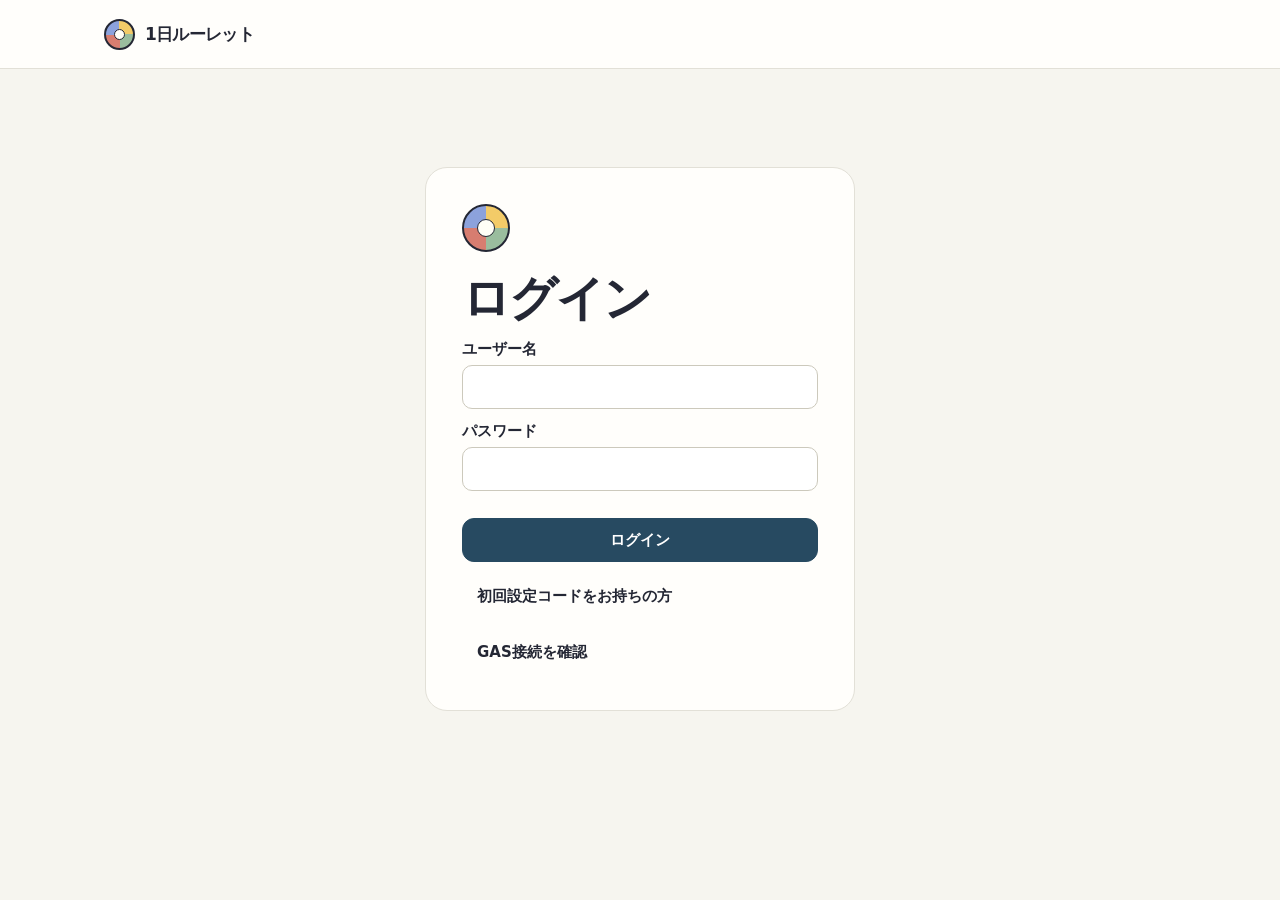
==== index.html @ c6b695a9 "Integrate secret missions behind server capability gate" ====
<!doctype html>
<html lang="ja">
<head>
  <meta charset="utf-8">
  <meta name="viewport" content="width=device-width, initial-scale=1, viewport-fit=cover">
  <meta name="theme-color" content="#f6f5ef">
  <meta name="referrer" content="no-referrer">
  <meta http-equiv="Content-Security-Policy" content="default-src 'self'; script-src 'self'; style-src 'self' 'unsafe-inline'; img-src 'self' data: blob:; media-src 'self' blob:; connect-src 'self' https://script.google.com https://*.googleusercontent.com; object-src 'none'; base-uri 'none'; form-action 'none'">
  <title>1日ルーレット</title>
  <link rel="stylesheet" href="./style.css?v=20261120-mission1">
  <script src="./config.js" defer></script>
  <script type="module" src="./app.js?v=20261120-mission1"></script>
</head>
<body>
  <header class="site-header">
    <div class="topbar">
      <button id="brand" type="button" class="brand"><span class="brand-wheel" aria-hidden="true"></span><span>1日ルーレット</span></button>
      <div id="top-actions" class="top-actions"></div>
    </div>
  </header>
  <main id="main" aria-busy="true"><div class="panel loading">接続を確認しています…</div></main>
  <div id="notice" role="status" aria-live="polite"></div>
  <dialog id="modal" aria-labelledby="modal-title"><div id="modal-body"></div></dialog>
</body>
</html>
---- style.css ----
:root{color-scheme:light;--ink:#242734;--soft:#555b67;--paper:#f6f5ef;--white:#fffefb;--line:#e2e0d7;--blue:#274a61;--green:#e3eddf;--yellow:#f4ca67;--mixed:#f5eedb;--radius:22px;font-family:system-ui,-apple-system,BlinkMacSystemFont,"Noto Sans JP","Meiryo",sans-serif}
.info-help{position:relative;display:inline-flex;vertical-align:middle}.info-mark{border:0;background:transparent;color:var(--blue);padding:2px 7px;font-size:20px;cursor:help}.info-tooltip{position:absolute;left:0;bottom:calc(100% + 8px);width:min(310px,70vw);padding:13px 15px;border:1px solid var(--line);border-radius:13px;background:var(--white);box-shadow:0 6px 22px #24273422;font-size:13px;font-weight:400;line-height:1.7;white-space:pre-line;z-index:8;visibility:hidden;opacity:0;pointer-events:none}.info-help:hover .info-tooltip,.info-help:focus-within .info-tooltip{visibility:visible;opacity:1}.meeting-panel{margin-bottom:18px;background:#f5eedb}.meeting-result{font-size:1.25rem;white-space:pre-wrap;overflow-wrap:anywhere}.arrival-list{list-style:none;padding:0;display:flex;gap:8px;flex-wrap:wrap}.arrival-list li{padding:7px 11px;border-radius:999px;background:#fffefb;border:1px solid var(--line)}.arrival-list .arrived{background:#e3eddf}.meeting-wheel{max-width:390px;margin:10px auto;position:relative}.first-plan-note{border:1px solid var(--line);border-radius:14px;padding:14px;background:#f5eedb}
*{box-sizing:border-box}
body{margin:0;background:var(--paper);color:var(--ink);font-size:15px}
button,input,select,textarea{font:inherit;color:inherit}
button,summary{cursor:pointer}
button:disabled{cursor:default;opacity:.48}
button:focus-visible,a:focus-visible,input:focus-visible,textarea:focus-visible,select:focus-visible,[contenteditable]:focus-visible,summary:focus-visible{outline:3px solid #a36b20;outline-offset:3px}
a{color:#224f70;overflow-wrap:anywhere}
h1,h2,h3,p{margin:0}
h1,h2,h3{line-height:1.25;overflow-wrap:anywhere}
h1{font-size:clamp(28px,5vw,48px);letter-spacing:-.045em}
h2{font-size:clamp(21px,2.8vw,28px);letter-spacing:-.025em}
h3{font-size:17px}
p,li{line-height:1.62}
small,.muted{font-size:13px;color:var(--soft)}
strong{overflow-wrap:anywhere}
.site-header{background:var(--white);border-bottom:1px solid var(--line)}
.topbar{max-width:1120px;margin:auto;min-height:68px;padding:8px 24px;display:flex;align-items:center;justify-content:space-between;gap:12px}
.brand,.quiet,.icon-btn{background:transparent;border:0}
.brand{display:flex;align-items:center;gap:10px;font-size:17px;font-weight:850;letter-spacing:-.04em;padding:0;min-height:44px}
.brand-wheel{width:31px;height:31px;flex:none;border-radius:50%;border:2px solid var(--ink);background:conic-gradient(#f3cb68 0 25%,#9abd9e 0 50%,#d77d70 0 75%,#8ca2dc 0);position:relative}
.brand-wheel:after{content:"";position:absolute;inset:8px;background:#fffef6;border:1px solid var(--ink);border-radius:50%}
.top-actions{display:flex;align-items:center;gap:9px;min-width:0}
.top-actions button{max-width:148px;overflow:hidden;text-overflow:ellipsis;white-space:nowrap}
#main{max-width:1120px;margin:auto;padding:26px 24px 58px}
.hero{position:relative;display:flex;flex-wrap:wrap;gap:16px;align-items:end;justify-content:space-between;background:#e2e9de;border:1px solid #d3dfd1;padding:clamp(20px,4vw,38px);border-radius:26px;margin:12px 0 18px}
.hero p{margin-top:9px;color:#414f46;font-weight:550}
.hero-select{width:min(100%,245px);min-width:170px}
.nav{display:grid;grid-template-columns:repeat(5,minmax(0,1fr));gap:5px;border-bottom:1px solid var(--line);margin-bottom:24px}
.nav--admin{grid-template-columns:repeat(6,minmax(0,1fr))}
.nav button{display:flex;align-items:center;justify-content:center;gap:7px;min-width:0;min-height:48px;padding:9px 6px;border:0;border-bottom:3px solid transparent;background:transparent;font-weight:720;color:var(--soft)}
.nav button[aria-current="page"]{color:var(--blue);border-color:var(--blue)}
.nav button:hover,.quiet:hover,.icon-btn:hover{background:#eae9e0}
.section-head,.spread{display:flex;flex-wrap:wrap;align-items:center;justify-content:space-between;gap:10px}
.section-head{margin:4px 0 16px}
.stack{display:grid;gap:13px}
.two-col{display:grid;grid-template-columns:minmax(0,1fr) minmax(0,1fr);gap:18px;align-items:start}
.panel{background:var(--white);border:1px solid var(--line);border-radius:var(--radius);padding:20px;min-width:0}
.panel h2,.panel h3{margin-bottom:9px}
.loading,.empty{padding:25px;color:var(--soft)}
.slot-card{display:grid;grid-template-columns:112px minmax(0,1fr) auto;align-items:center;gap:14px}
.slot-card .slot-time{font-size:21px;font-weight:850;letter-spacing:-.06em;font-variant-numeric:tabular-nums}
.slot-card p{margin-top:5px}
.slot-winner{grid-column:2/-1;border-top:1px solid var(--line);padding-top:11px}
.winner-tag,.chip{display:inline-flex;align-items:center;gap:5px;width:fit-content;background:#e6eddf;border-radius:999px;padding:4px 10px;font-weight:730;font-size:12px;color:#334734}
.chip.locked{background:#f2eee5;color:#655436}
.primary,.secondary,.danger,.quiet,.icon-btn{min-height:44px;border-radius:12px;padding:9px 15px;font-weight:750}
.primary,.secondary,.danger{display:inline-flex;align-items:center;justify-content:center;gap:7px;text-align:center;text-decoration:none}
.primary{background:var(--blue);color:white;border:1px solid var(--blue)}
.primary:hover:not(:disabled){background:#1b374a}
.secondary{background:#fffefb;border:1px solid #cbc9c0}
.secondary:hover:not(:disabled){background:#f1f0e8}
.danger{color:#9a322a;background:#fff5f0;border:1px solid #e4c7b9}
.icon-btn{padding:0;min-width:44px;display:inline-grid;place-items:center;font-size:23px}
.login{margin:clamp(18px,8vh,80px) auto 0;max-width:430px;padding:clamp(20px,5vw,36px)}
.login h1{margin-bottom:12px}
.login .brand-wheel{display:block;margin-bottom:16px;width:48px;height:48px}
.login .brand-wheel:after{inset:13px}
.login .quiet{margin:12px 0 0}
.sync{font-size:12px;color:var(--soft);display:inline-flex;align-items:center;gap:6px;text-wrap:balance}
.sync:before{content:"";width:7px;height:7px;background:#6c9870;border-radius:50%;flex:none}
.sync.offline:before{background:#c3614d}
.slot-head{margin:14px 0 17px}
.slot-head h1{font-size:clamp(24px,4vw,40px)}
.room-grid{display:grid;grid-template-columns:minmax(0,.95fr) minmax(0,1.1fr);gap:17px;align-items:start}
.room-grid>div{min-width:0}
.room-grid .draw-panel{background:#e9ede3;border-color:#dbe2d8;padding:16px clamp(12px,3vw,29px) 20px}
.wheel-wrap{max-width:422px;margin:8px auto 9px;position:relative;aspect-ratio:1}
canvas{width:100%;height:auto;display:block}
.pointer{width:30px;height:47px;position:absolute;top:0;left:calc(50% - 15px);transform-origin:center 6px;filter:drop-shadow(0 2px 2px #49292255);pointer-events:none}
.draw-actions{display:grid;gap:9px;justify-items:center;text-align:center;margin-top:5px}
.draw-actions .primary{min-width:min(100%,230px);min-height:50px;font-size:16px}
.win-panel{background:#fbefce;border-color:#e7d5ab;margin-bottom:14px}
.win-panel .winner-tag{background:#f2d48a;color:#493c29;margin-bottom:9px}
.people{display:grid;gap:9px;margin:12px 0 0}
.person{border:1px solid var(--line);border-radius:14px;background:#fffdf7;min-width:0;overflow:hidden}
.person summary,.person-button{display:flex;align-items:center;gap:10px;text-align:left;width:100%;padding:10px 12px;border:0;border-radius:13px;background:transparent;min-height:54px}
.person summary:hover,.person-button:hover{background:#f4efe3}
.person strong,.person small{overflow-wrap:anywhere}
.avatar{width:30px;height:30px;display:grid;place-items:center;border-radius:50%;background:#ede2cd;font-weight:800;flex:none}
.person-summary-text{flex:1;min-width:0}
.person-detail{padding:1px 13px 14px}
.person-detail .rich-view{margin:6px 0}
.person-title,.candidate-title{display:inline-block}
.revealing{animation:reveal var(--reveal-duration,2400ms) ease-out both;animation-delay:var(--reveal-delay,0ms)}
@keyframes reveal{from{filter:blur(13px);opacity:.23;transform:translateY(6px)}to{filter:blur(0);opacity:1;transform:none}}
@keyframes reveal-still{from{opacity:0}to{opacity:1}}
@media(prefers-reduced-motion:reduce){.revealing{animation-name:reveal-still;animation-timing-function:steps(1,end)}}
.rich-view{overflow-wrap:anywhere;line-height:1.65}
.rich-view blockquote,.editor blockquote{border-left:3px solid #c7cfb2;padding-left:12px;margin-left:0}
.rich-view ul,.rich-view ol,.editor ul,.editor ol{padding-left:24px}
.rich-view h1,.rich-view h2,.rich-view h3,.rich-view h4{font-size:1.28em;margin:5px 0}
.candidates{display:grid;grid-template-columns:repeat(2,minmax(0,1fr));list-style:none;padding:0;margin:12px 0 0;gap:4px 10px}
.candidates li{display:flex;align-items:baseline;gap:6px;min-width:0;font-size:12px;overflow-wrap:anywhere}
.color-dot{height:8px;width:8px;border-radius:50%;flex:none;border:1px solid #26232130;background:var(--swatch)}
.slot-preview{grid-column:2/-1;justify-self:start}
.preview-banner{background:#fbefce;border:1px solid #e7d5ab;border-radius:12px;padding:12px;margin-bottom:15px}
.recording-bar{display:flex;align-items:center;justify-content:flex-start;margin-bottom:17px}
.recording-bar h2{font-size:18px}.recording-bar p{font-size:13px;margin-bottom:0}
.slot-preview{grid-column:2/-1;justify-self:start}.preview-banner{padding:14px;border-radius:12px;background:#fbefce;margin-bottom:16px}.preview-banner p{margin:6px 0 0}
.recording-bar button{flex:none}.record-dot{display:inline-block;width:10px;height:10px;border-radius:50%;background:#c43e3e;margin-right:8px}
.recording-preview{display:block;width:100%;max-height:60dvh;margin:12px auto 17px;background:#181b26;border-radius:12px}
.button-link{display:inline-flex;align-items:center;justify-content:center;min-height:44px;padding:10px 16px;border-radius:12px;font-weight:700;text-decoration:none}
@media(max-width:560px){.recording-bar{align-items:flex-start;flex-direction:row}.slot-preview{grid-column:1/-1}#top-actions{display:flex;gap:5px;flex-wrap:wrap;justify-content:flex-end}}
#modal{width:min(690px,calc(100% - 24px));max-height:92dvh;border:1px solid var(--line);border-radius:21px;padding:0;background:var(--white);color:var(--ink);box-shadow:0 18px 70px #24273439}
#modal::backdrop{background:#121d2b86}
#modal-body{padding:clamp(15px,5vw,26px)}
.modal-top{display:flex;justify-content:space-between;align-items:center;gap:8px;margin-bottom:14px}
form{display:grid;gap:13px}
.fields{display:grid;gap:6px;min-width:0}
label.fields>span:first-child,.label{font-weight:730}
label:not(.check){overflow-wrap:anywhere}
input:not([type="checkbox"]):not([type="radio"]):not([type="color"]),textarea,select{width:100%;max-width:100%;min-width:0;min-height:44px;border:1px solid #ccc9bc;border-radius:10px;padding:8px 10px;background:#fff}
input[type="checkbox"],input[type="radio"]{accent-color:var(--blue);width:19px;height:19px;flex:none}
input[type="file"]{font-size:13px}
textarea{resize:vertical;min-height:80px}
.check{display:flex;align-items:center;min-height:44px;gap:8px;overflow-wrap:anywhere}
.check-grid{display:grid;grid-template-columns:repeat(auto-fit,minmax(118px,1fr));gap:1px 12px}
.required,.optional{margin-left:6px;font-size:11px;padding:2px 6px;border-radius:5px;font-weight:700;vertical-align:1px}
.required{background:#f8e8df;color:#8c3025}
.optional{background:#eeeee9;color:#5b5d61}
.form-error{min-height:1px;color:#ae3e32;overflow-wrap:anywhere;line-height:1.5}
.field-pair,.seg{display:grid;grid-template-columns:repeat(2,minmax(0,1fr));gap:9px}
.editor-frame{border:1px solid #ccc9bc;border-radius:12px;overflow:hidden}
.toolbar{display:flex;flex-wrap:wrap;align-items:center;gap:2px;background:#efeee6;padding:5px}
.toolbar button,.toolbar select,.toolbar .color-tool{min-width:37px;width:auto;min-height:39px;border:1px solid transparent;border-radius:6px;background:#fffef8;padding:4px 7px;font-size:12px}
.toolbar .color-tool{display:flex;gap:2px;align-items:center}
.toolbar input[type="color"]{width:21px;height:23px;border:0;background:transparent;padding:1px}
.toolbar button:hover{border-color:#a8a799}
.editor{min-height:135px;padding:11px;overflow-wrap:anywhere;background:white}
.photo-control{display:grid;gap:7px}
.photo-preview{max-height:176px;max-width:100%;width:auto;border-radius:10px;justify-self:start}
.photo-full{display:block;max-width:100%;max-height:72dvh;margin:auto;object-fit:contain;border-radius:12px}
.photo-full-link{display:block}
.summary-list{list-style:none;margin:6px 0 0;padding:0}
.summary-list li{display:flex;align-items:center;justify-content:space-between;gap:8px;border-top:1px solid var(--line);padding:10px 0;overflow-wrap:anywhere}
.summary-list li:last-child{padding-bottom:0}
.summary-list strong{flex:none}
.expense-card button{max-width:100%}
.expense-card p{overflow-wrap:anywhere}
.form-box{border:1px solid var(--line);border-radius:12px;padding:12px;min-width:0}
.users-row,.slot-edit{border-top:1px solid var(--line);padding:9px 0;overflow-wrap:anywhere}
.slot-edit{display:grid;gap:7px}
.code{display:block;white-space:normal;overflow-wrap:anywhere;border-radius:8px;background:#efeee8;padding:10px;user-select:all}
#notice{display:none;position:fixed;bottom:max(13px,env(safe-area-inset-bottom));left:50%;transform:translateX(-50%);width:max-content;max-width:calc(100% - 24px);z-index:8;background:#263c47;color:white;border-radius:12px;padding:11px 14px;box-shadow:0 6px 20px #3135412a}
#notice.visible{display:block}
#notice.error{background:#8e3f32}
[hidden]{display:none!important}
@media(max-width:740px){
  .topbar{min-height:58px;padding:6px 14px}
  #main{padding:16px 12px 46px}
  .hero{margin-top:5px}
  .hero-select{width:100%;max-width:none}
  .nav{margin-bottom:16px;gap:0}
  .nav button{flex-direction:column;gap:4px;padding:7px 1px 6px;font-size:clamp(10px,2.75vw,12px);line-height:1.2;white-space:nowrap}
  .nav svg{display:block;width:19px;height:19px;flex:none}
  .two-col,.room-grid{grid-template-columns:minmax(0,1fr);gap:12px}
  .panel{padding:15px}
  .slot-card{grid-template-columns:minmax(0,1fr) auto;gap:6px 10px}
  .slot-card .slot-time{grid-column:1/-1;font-size:18px}
  .slot-winner{grid-column:1/-1}
}
@media(max-width:365px){.nav button{padding:7px 0 5px;gap:3px;font-size:10px}.nav svg{width:18px;height:18px}.top-actions button{max-width:111px}.field-pair{grid-template-columns:minmax(0,1fr)}}
.overview-invite{display:flex;align-items:center;justify-content:space-between;gap:18px;background:#fbefce;margin-bottom:18px}.overview-invite p{margin-bottom:0}.overview-scroll{overflow:auto;padding:0;max-height:78vh}.overview-table{border-collapse:separate;border-spacing:0;width:max-content;min-width:100%;text-align:left}.overview-table th,.overview-table td{padding:18px;border-bottom:1px solid var(--line);border-right:1px solid var(--line);vertical-align:top;width:230px;min-width:210px;max-width:270px;overflow-wrap:anywhere;background:var(--white)}.overview-table thead th{position:sticky;top:0;z-index:2;background:#e3eddf}.overview-table th:first-child{position:sticky;left:0;min-width:120px;width:120px;max-width:150px;z-index:1;background:#f6f5ef}.overview-table thead th:first-child{z-index:3}.overview-table .adopted{background:#fbefce}.overview-excerpt{display:-webkit-box;-webkit-line-clamp:3;-webkit-box-orient:vertical;overflow:hidden;font-size:13px;margin:12px 0}.overview-table details{font-size:13px}.overview-table details summary{cursor:pointer;color:var(--blue)}.name-equal{display:flex;gap:9px;align-items:center;margin:18px 0}.name-equal input,.name-choice input[type=checkbox]{width:auto}.name-choice{display:grid;grid-template-columns:minmax(90px,1fr) 115px 65px;align-items:center;gap:10px;padding:12px 0;border-bottom:1px solid var(--line)}.name-choice label{display:flex;align-items:center;gap:8px}.name-weight input{width:85px;padding:8px}.name-choice output{text-align:right;font-size:13px}.name-choices{margin-top:18px}@media(max-width:560px){.overview-invite{align-items:stretch;flex-direction:column}.overview-table th,.overview-table td{min-width:185px;padding:13px}.overview-table th:first-child{min-width:95px;font-size:12px}.name-choice{grid-template-columns:minmax(80px,1fr) 105px 55px;gap:6px}}

/* Secret missions: private content only inside the opened vault. */
.mission-teaser{display:flex;align-items:center;justify-content:space-between;gap:14px;margin-bottom:18px;background:#fbefce}
.mission-teaser-title{display:flex;align-items:center;gap:12px}
.mission-teaser h2{font-size:20px;margin:0 0 4px}
.mission-teaser p{margin:0}
.mission-locked{display:flex;flex-direction:column;align-items:center;gap:12px;text-align:center;background:#f6f5ef;border-radius:16px;padding:24px 12px}
.mission-hold{touch-action:manipulation;user-select:none;-webkit-user-select:none;min-height:54px}
.mission-private-head{display:flex;justify-content:space-between;align-items:center;gap:12px;margin:0 0 10px}
.mission-options{display:grid;gap:12px}
.mission-option{padding:16px;border:1px solid var(--line);border-radius:14px;background:#fffdf8}
.mission-option h3{font-size:19px;margin-bottom:8px}
.mission-option p{margin-bottom:12px}
.mission-recap{margin-top:20px}
.mission-recap-person{padding:14px 0;border-top:1px solid var(--line)}
.mission-recap-person ol{padding-left:22px;margin:9px 0}
.mission-recap-person li{margin-bottom:8px;overflow-wrap:anywhere}
.mission-done{font-weight:700;color:#285947}
@media(max-width:560px){.mission-teaser{flex-direction:column;align-items:stretch}.mission-teaser button{width:100%}.mission-option button{width:100%}}
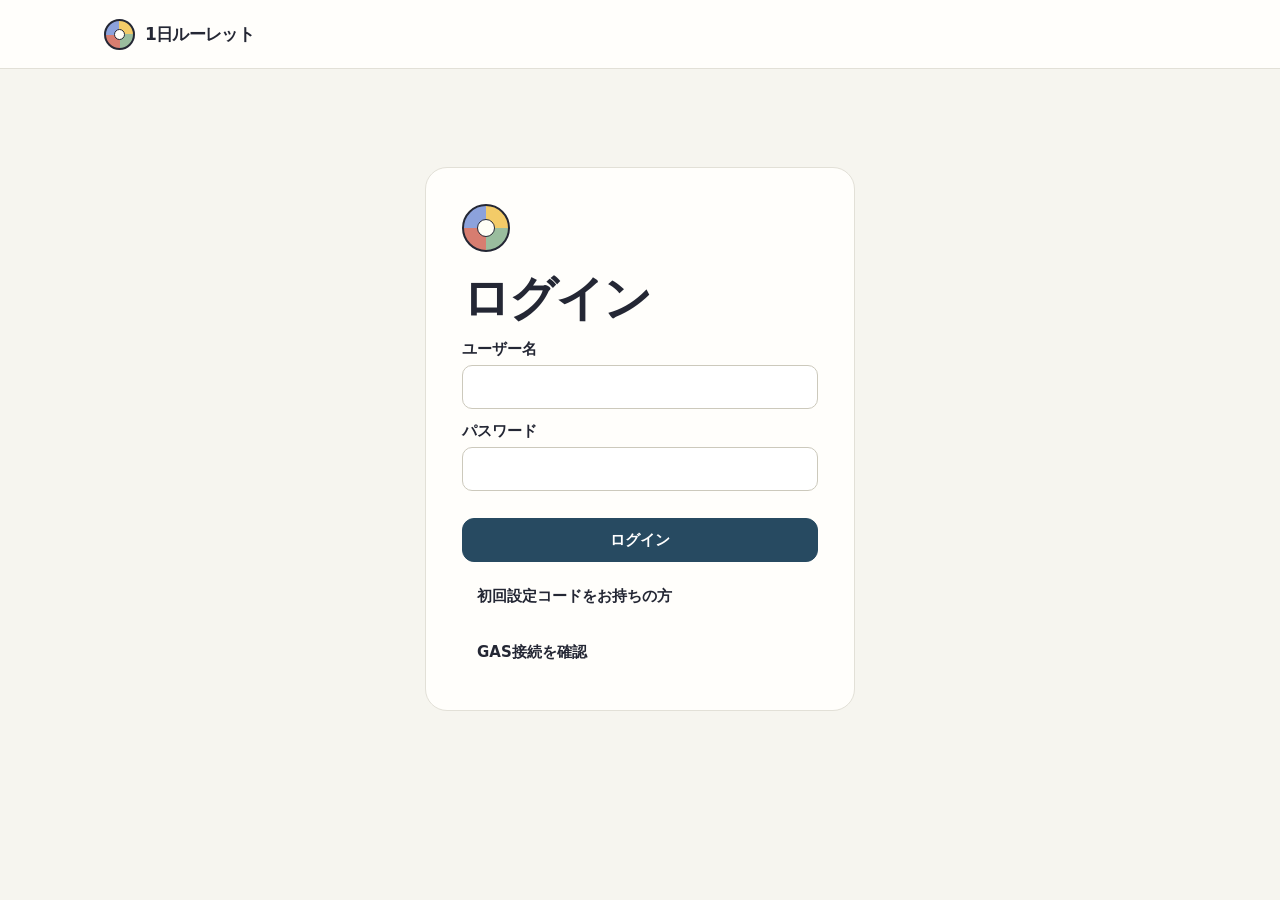
==== commit 4ee675ed: "Show participant names in meeting wheel and reveal place after stop; align mission label with midnig" ====
--- a/index.html
+++ b/index.html
@@ -9,7 +9,7 @@
   <title>1日ルーレット</title>
   <link rel="stylesheet" href="./style.css?v=20261120-mission1">
   <script src="./config.js" defer></script>
-  <script type="module" src="./app.js?v=20261120-mission1"></script>
+  <script type="module" src="./app.js?v=20261121-midnight1"></script>
 </head>
 <body>
   <header class="site-header">
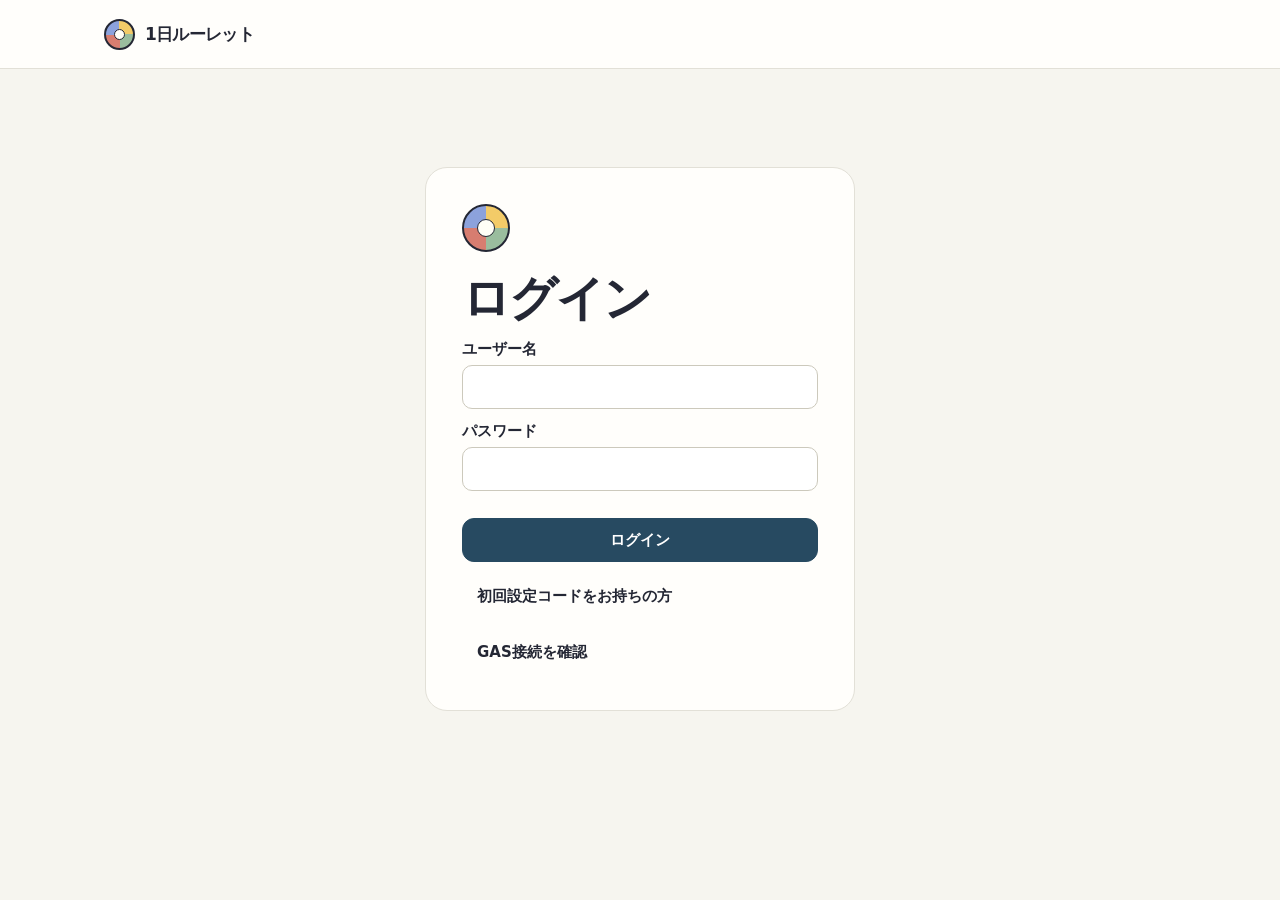
==== commit 69285a85: "Make meeting roulette names compatible with current and updated GAS; refresh module cache" ====
--- a/index.html
+++ b/index.html
@@ -9,7 +9,7 @@
   <title>1日ルーレット</title>
   <link rel="stylesheet" href="./style.css?v=20261120-mission1">
   <script src="./config.js" defer></script>
-  <script type="module" src="./app.js?v=20261121-midnight1"></script>
+  <script type="module" src="./app.js?v=20261121-midnight2"></script>
 </head>
 <body>
   <header class="site-header">
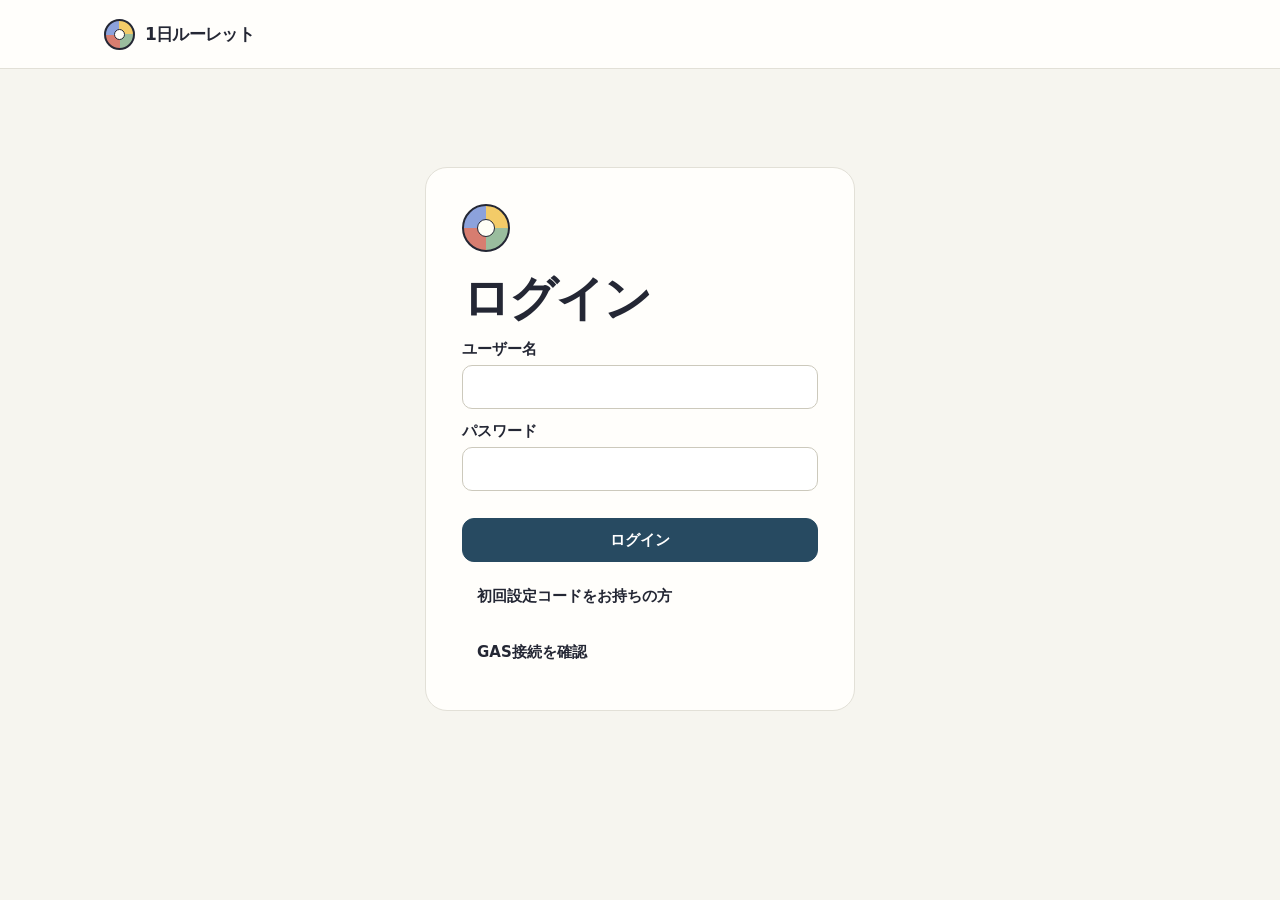
==== commit 9df8d63a: "Lock first plan editing in UI as soon as meeting draw starts and guard stale editor" ====
--- a/index.html
+++ b/index.html
@@ -7,9 +7,9 @@
   <meta name="referrer" content="no-referrer">
   <meta http-equiv="Content-Security-Policy" content="default-src 'self'; script-src 'self'; style-src 'self' 'unsafe-inline'; img-src 'self' data: blob:; media-src 'self' blob:; connect-src 'self' https://script.google.com https://*.googleusercontent.com; object-src 'none'; base-uri 'none'; form-action 'none'">
   <title>1日ルーレット</title>
-  <link rel="stylesheet" href="./style.css?v=20261120-mission1">
+  <link rel="stylesheet" href="./style.css?v=20261121-planlock1">
   <script src="./config.js" defer></script>
-  <script type="module" src="./app.js?v=20261121-midnight2"></script>
+  <script type="module" src="./app.js?v=20261121-planlock1"></script>
 </head>
 <body>
   <header class="site-header">
--- a/style.css
+++ b/style.css
@@ -182,3 +182,7 @@
 .mission-recap-person li{margin-bottom:8px;overflow-wrap:anywhere}
 .mission-done{font-weight:700;color:#285947}
 @media(max-width:560px){.mission-teaser{flex-direction:column;align-items:stretch}.mission-teaser button{width:100%}.mission-option button{width:100%}}
+
+/* First-slot editing is locked as soon as the meeting draw begins. */
+.plan-locked-note{margin-top:7px!important;line-height:1.5}
+.slot-card .chip.locked{display:inline-flex;align-items:center;gap:5px}
